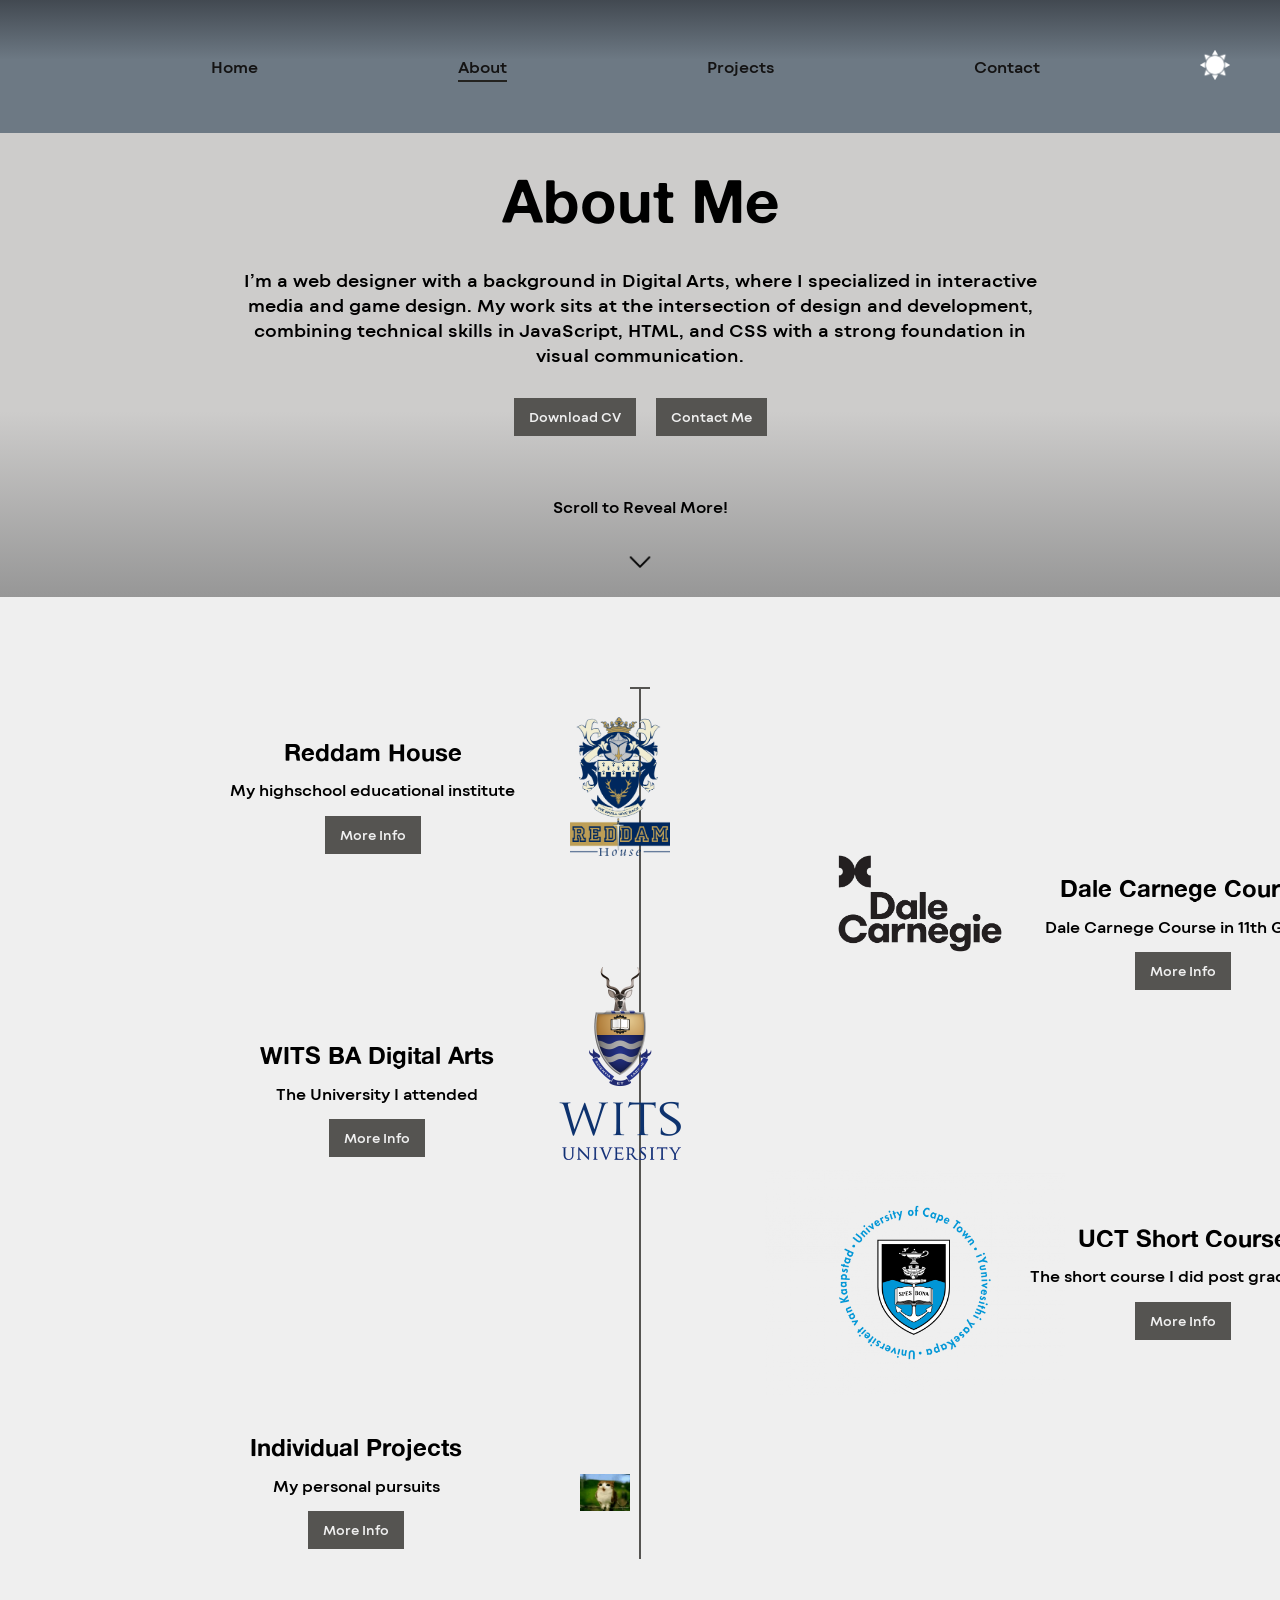
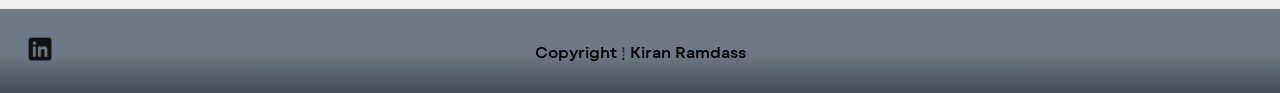
==== HTML/about.html @ 97e03ce2 "Initial commit" ====
<!DOCTYPE html>
<html lang="en">
<head>
    <meta charset="UTF-8">
    <meta name="viewport" content="width=device-width, initial-scale=1.0">
    <title>About</title>
    <link rel="stylesheet" href="../CSS/style.css">
    <script src="../JS/main.js" defer></script>
    
</head>
<body>

    <header></header> <!--About Navigation Bar-->

    <main>

    <section class="hero about-hero"> <!--About Hero Section-->

        <div class="about-hero-text">
            <h1>About Me</h1>
        

        <p class="about-hero-desc">
            I’m a web designer with a background in Digital Arts, where I specialized in interactive media and game design.
            My work sits at the intersection of design and development, combining technical skills in JavaScript, 
            HTML, and CSS with a strong foundation in visual communication.
        </p>

        
        <div class="about-hero-btns">
            <button>Download CV</button>
            <a href="./contact.html"> <button>Contact Me</button> </a>
        </div>

        <p class="scroll-text">Scroll to Reveal More!</p>

        <img id="Arrow" src="../Images/arrow.png" alt="">

        </div>

    </section>
    

    <section class="timeline"> <!--Timeline Section-->


        <div class="timeline-item reddam">

            <img class="timeline-img" src="../Images/Reddam Logo.png" alt="Reddam House">
            
            <div class="timeline-content">
                <h2>Reddam House</h2>
                <p>My highschool educational institute</p>
                
                <div class="timeline-btn">
                    <button>More Info</button>
                </div>

            </div>
            

        </div>


        <div class="timeline-item dale">

            <img class="timeline-img" src="../Images/Dale Logo.png" alt="Dale Carnege">

            <div class="timeline-content">
                <h2>Dale Carnege Course</h2>
                <p>Dale Carnege Course in 11th Grade</p>
                
                <div class="timeline-btn">
                    <button>More Info</button>
                </div>

            </div>

        </div>


        <div class="timeline-item wits">

            <img class="timeline-img" src="../Images/Wits Logo.png" alt="Wits">

            <div class="timeline-content">
                <h2>WITS BA Digital Arts</h2>
                <p>The University I attended</p>
                
                <div class="timeline-btn">
                    <button>More Info</button>
                </div>

            </div>

        </div>


        <div class="timeline-item uct">

            <img class="timeline-img" src="../Images/UCT Logo.png" alt="UCT Short Course">

            <div class="timeline-content">
                <h2>UCT Short Course</h2>
                <p>The short course I did post graduation</p>

                <div class="timeline-btn">
                    <button>More Info</button>
                </div>

            </div>

        </div>


        <div class="timeline-item individual">

            <img class="timeline-img" src="../Images/surprised meowl.png" alt="Individual Projects">

            <div class="timeline-content">
                <h2>Individual Projects</h2>
                <p>My personal pursuits</p>

                <div class="timeline-btn">
                    <button>More Info</button>
                </div>

            </div>

        </div>


    </section>

    </main>
    
    <footer><!--Footer-->
        <a href="https://www.linkedin.com/in/kiran-ramdass-a463453aa/" target="_blank">
            <img src="../Images/LinkedIn Logo.png" alt="LinkedIn" id="linkedin-button">
        </a>
        <p class="copyright">Copyright @ Kiran Ramdass</p>
    </footer>

</body>
</html>
---- CSS/style.css ----
*{
    margin: 0;
    padding: 0;
    box-sizing: border-box;

}


/*Fonts*/
@font-face {
    font-family: "MontBlanc";
    src: url("../Fonts/MontBlanc-Trial-SemiBold.ttf");
    font-display: swap;
}

@font-face {
    font-family: "AlteHaas";
    src: url("../Fonts/AlteHaasGroteskBold.ttf");
    font-display: swap;
}

h1, h2, h3{
    font-family: AlteHaas;
}

p, li{
    font-family: MontBlanc, sans-serif;
}


/*Website Colours (Light Mode)*/
body{
    background-color: #efefef;
}



header{
    background: linear-gradient(to top, #6d7984 55%, #424951);
    position: sticky;
    top: 0;
    z-index: 100;
}

.hero{
    background: linear-gradient(to bottom, #cdcccb 60%, #686868a7);
}

nav a{
    color: rgb(20, 19, 19);
    text-decoration: none;
    transition: color 0.3s ease;
}

nav a:hover{
    color: #efefef;
}

/*Website Colours (Dark Mode)*/

body.dark-mode{
    background-color: #5a5957;
    color: #efefef;
}

body.dark-mode .hero{
    background: linear-gradient(to bottom, #3c3c3b 55%, #181818);
}

body.dark-mode .hero-text {
    color: #efefef;
}

body.dark-mode .hero-p{
    color: #efefef;
}

body.dark-mode .card{
    background-color: #3c3c3b;
}

body.dark-mode .card-header{
    background-color: #23221f;
}

body.dark-mode header{
    background: linear-gradient(to top, #454c53 55%, #34393e);
}

body.dark-mode footer{
    background: linear-gradient(to bottom, #454c53 55%, #34393e);
}

body.dark-mode .project-card h3{
    background-color: #23221f;
}

body.dark-mode .project-card{
    background-color: #3c3c3b;
}

body.dark-mode button{
    background-color: #23221f;
}

body.dark-mode .timeline::before{
    background-color: #efefef;
}

body.dark-mode .timeline::after{
    background-color: #efefef;
}

body.dark-mode #Arrow{
    filter: invert(1);
}

body.dark-mode .Linked-Logo{
    filter: invert(0);
}

body.dark-mode #email-logo{
    filter: invert(1);
}

body.dark-mode #linkedin-button{
    filter: invert(0);
}

body.dark-mode nav a.active{
    border-bottom: 2px solid #efefef;
}


/*Universal Structuring*/
nav ul{
    list-style: none;
    display: flex;
    justify-content: center;
    gap: 200px;
    flex: 1;
}

nav {
    display: flex;
    align-items: center;
    padding: 50px 50px;
}

nav button{
    margin-left: auto;
}

footer p{
    position: absolute;
    left: 50%;
    transform: translateX(-50%);
}

#theme-icon{
    width: 30px;
    height: 30px;
}

#theme-toggle{
    background: none;
    border: none;
    cursor: pointer;
    padding: 0;
}

#Arrow{
    display: block;
    width: 30px;
    margin: 0 auto;
    padding-bottom: 20px;
}

#linkedin-button{
    width: 40px;
    height: 40px;
    filter: invert(1);
}

nav a.active {
    border-bottom: 2px solid #23221f;
    padding-bottom: 4px;
}


/*Home Page*/

.home-hero{
    display: flex;
    justify-content: space-between;
    align-items: center;
}

.card-container ul{
    list-style: none;
}

.card-container{
    display: grid;
    grid-template-columns: repeat(3, 1fr);
    gap: 1rem;
    padding: 30px;
}

.hero-p{
    max-width: 500px;
    font-size: 18px;
    padding-top: 30px;
    padding-bottom: 10px;
    letter-spacing: 0px;
    word-spacing: 4px;
    line-height: 1.4;
    color: rgb(20, 19, 19);
}

.hero-img{
    padding: 50px;
    padding-right: 100px;
}

.hero-text{
    padding-left: 200px;
    color: rgb(20, 19, 19);
}

.hero-text h1{
    font-size: 60px
}

.hero-text h2{
    font-size: 30px;
    font-style: italic;
}

.hero-btns{
    font-size: 16px;
    padding: 30px 0px;
    display: flex;
    gap: 20px;
}

.hero-btns button{
    border: none;
    padding: 10px 15px;
    font-family: MontBlanc, sans-serif;
    background-color: #555451;
    color: #efefef;
}

.hero-btns button:hover{
    transition: background-color 0.3s ease;
    background-color: #757370;
    cursor: pointer;
    
}

.card{
    background-color: #cdcccb;
    padding: 1rem;
    border-radius: 8px;
    transition: background-color 0.2s ease;
}


.card-header{
    margin-bottom: 0.5rem;
}

.card li{
    line-height: 3;
    font-size: 23px
}

.card-body{
   padding: 0;
   margin-left: 20px;
   padding-bottom: 50px;
}

.card-header{
    padding: 10px 15px;
    background-color: #555451;
    border-radius: 8px;
}

.card-header h3{
    color: #cdcccb;
}

footer{
    background: linear-gradient(to bottom, #6d7984 55%,  #424951);
    padding: 20px 20px;
    display: flex;
    align-items: center;
    position: relative;
}


/*About Page*/

/*About Hero Section*/


.about-hero-text h1{
    font-size: 60px;
    text-align: center;
    padding: 30px 30px;
}

.about-hero-desc{
    text-align: center;
    max-width: 800px;
    margin: 0 auto;
    font-size: 18px;
}

.scroll-text{
    text-align: center;
    padding: 30px;
}

.about-hero-btns{
    font-size: 16px;
    padding: 30px 0px;
    display: flex;
    gap: 20px;
    justify-content: center;
}

.about-hero-btns button{
    border: none;
    padding: 10px 15px;
    font-family: MontBlanc, sans-serif;
    background-color: #555451;
    color: #efefef;
}

.about-hero-btns button:hover{
    transition: background-color 0.3s ease;
    background-color: #757370;
    cursor: pointer;
}


/*About Page Timeline*/

.timeline{
    position: relative;
    padding-top: 130px;
    margin-bottom: 50px;
}

.timeline-content{
    line-height: 1.9;
}

.timeline-content{
    text-align: center;
}

.timeline-btn{
    font-size: 16px;
    padding: 10px 0px;
    display: flex;
    gap: 20px;
    justify-content: center;
}

/*Timeline Buttons*/

.timeline-btn button{
    border: none;
    padding: 10px 15px;
    font-family: MontBlanc, sans-serif;
    background-color: #555451;
    color: #efefef;
}

.timeline-btn button:hover{
    transition: background-color 0.3s ease;
    background-color: #757370;
    cursor: pointer;
}

/*Reddam Content*/

.reddam {
    position: relative;
    right: 20px;
}

.reddam .timeline-img{
    position: relative;
    left: 590px;
    width: 100px;
    bottom: 10px;
}

.reddam .timeline-content{
    position: relative;
    left: 150px;
    align-items: center;
}

/*Dale Content*/

.dale{
    position: relative;
    right: 20px;
}

.dale .timeline-img{
    position: relative;
    left: 840px;
    width: 200px;
    bottom: 30px;
}

.dale .timeline-content{
    position: relative;
    left: 865px;
}

/*Wits Content*/

.wits{
    position: relative;
    right: 20px;
}

.wits .timeline-img{
    position: relative;
    left: 540px;
    width: 200px;
    bottom: 35px;
}

.wits .timeline-content{
    position: relative;
    left: 80px;
}

/*UCT Content*/

.uct{
    position: relative;
    bottom: 30px;
}

.uct .timeline-img{
    position: relative;
    left: 765px;
    width: 300px;
}

.uct .timeline-content{
    position: relative;
    left: 730px;
}

/*Individual Content*/

.individual .timeline-img{
    position: relative;
    left: 580px;
    width: 50px;
}

.individual .timeline-content{
    position: relative;
    left: 200px;
}

/*Timeline Page Divider*/

.timeline-item{
    display: flex;
    align-items: center;
}

.timeline::before{
    content: '';
    position: absolute;
    left: 50%;
    top: 90px;
    bottom: 0;
    width: 2px;
    background-color: #555451;
    transform: translateX(-50%);
}

.timeline::after{
    content: '';
    position: absolute;
    left: 50%;
    top: 90px;
    width: 20px;
    height: 2px;
    background-color: #555451;
    transform: translateX(-50%);
}




/*Projects Page*/


.projects-heading{
    font-size: 60px;
    text-align: center;
    padding: 30px 30px;
}

.projects-desc{
    text-align: center;
    max-width: 800px;
    margin: 0 auto;
    font-size: 18px;
}

.projects-hero-btns{
    font-size: 16px;
    padding: 30px 0px;
    display: flex;
    gap: 20px;
    justify-content: center;
}

.projects-hero-btns button{
    border: none;
    padding: 10px 15px;
    font-family: MontBlanc, sans-serif;
    background-color: #555451;
    color: #efefef;
}

.projects-hero-btns button:hover{
    transition: background-color 0.3s ease;
    background-color: #757370;
    cursor: pointer; 
}

.projects-scroll-text{
    text-align: center;
    padding: 30px;
}

.projects-subheading{
    text-align: center;
    font-size: 18px;
    margin-top: 30px;
    line-height: 40px;
}

.projects-grid{
    display: flex;
    gap: 2rem;
    padding: 30px;
    justify-content: center;
    text-align: center;
}

.project-card{
    background-color: #cdcccb;
    padding: 1.5rem;
    flex: 1;
    border-radius: 8px;
}

.project-card h3{
    margin: 0 auto;
    margin-bottom: 50px;
    background-color: #555451;
    padding: 0.5rem;
    border-radius: 8px;
    color: #cdcccb;
}



/*Contact Page*/


.contact-heading{
    font-size: 60px;
    text-align: center;
    padding: 30px 30px;
}

.contact-desc{
    text-align: center;
    max-width: 800px;
    margin: 0 auto;
    font-size: 18px;
}

.contact-hero-btns{
    font-size: 16px;
    padding: 30px 0px;
    display: flex;
    gap: 20px;
    justify-content: center;
}

.contact-hero-btns button{
    border: none;
    padding: 10px 15px;
    font-family: MontBlanc, sans-serif;
    background-color: #555451;
    color: #efefef;
}

.contact-hero-btns button:hover{
    transition: background-color 0.3s ease;
    background-color: #757370;
    cursor: pointer; 
}

.contact-scroll{
    text-align: center;
    padding: 30px;
}

.contact-form{
    display: flex;
    flex-direction: column;
    gap: 1rem;
    max-width: 600px;
    margin: 0 auto;
}

.contact-form-section{
    text-align: center;
}

.contact-form-section h2{
    margin-top: 50px;
    margin-bottom: 10px;
}

.sub-p{
    padding-bottom: 30px;
}

.contact-form input{
    padding: 10px;
    width: 100%;
}

.contact-form textarea{
    padding: 10px;
    width: 100%;
    height: 150px;
    resize: none;
}

.contact-form button{
    width: 150px;
    padding: 10px;
    margin: 0 auto;
    border: none;
    padding: 10px 15px;
    font-family: MontBlanc, sans-serif;
    background-color: #555451;
    color: #efefef;
    width: 150px;
    margin: 0 auto;
    cursor: pointer;
    transition: background-color 0.3s ease;
}

.contact-form button:hover{
    background-color: #757370;
}

.Linked-Logo{
    filter: invert(1);
    display: block;
    width: 100px;
    margin: 0 auto;
}

#email-logo{
    display: block;
    width: 70px;
    margin: 0 auto;
}

.email-p{
    margin-bottom: 30px;
}
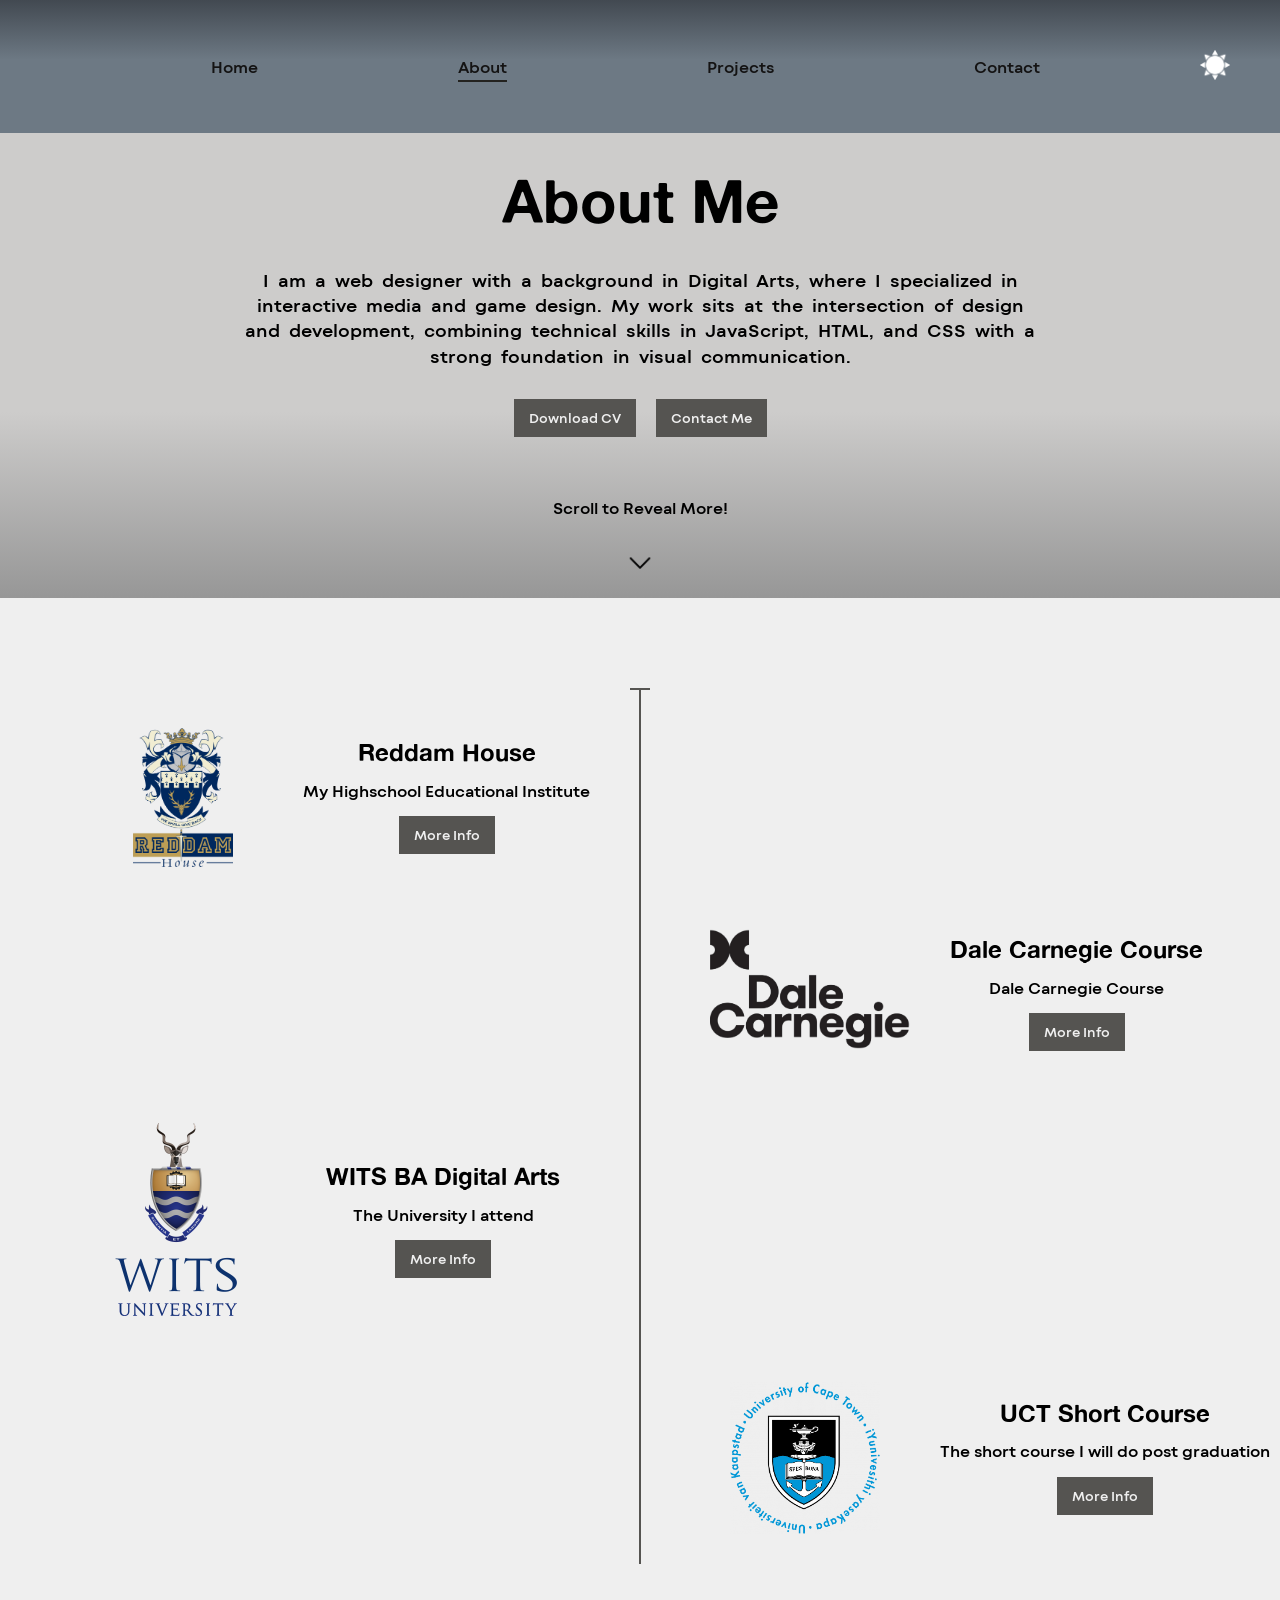
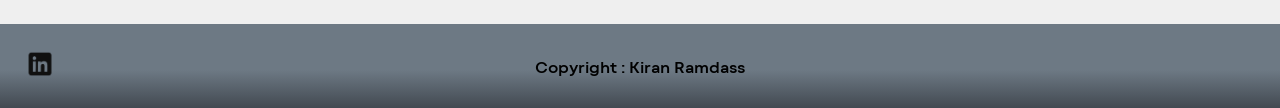
==== commit d37adcd3: "Updates Complete Home, About & Contact Page. In progress Projects Page" ====
--- a/HTML/about.html
+++ b/HTML/about.html
@@ -21,7 +21,7 @@
         
 
         <p class="about-hero-desc">
-            I’m a web designer with a background in Digital Arts, where I specialized in interactive media and game design.
+            I am a web designer with a background in Digital Arts, where I specialized in interactive media and game design.
             My work sits at the intersection of design and development, combining technical skills in JavaScript, 
             HTML, and CSS with a strong foundation in visual communication.
         </p>
@@ -50,13 +50,37 @@
             
             <div class="timeline-content">
                 <h2>Reddam House</h2>
-                <p>My highschool educational institute</p>
+                <p>My Highschool Educational Institute</p>
                 
                 <div class="timeline-btn">
                     <button>More Info</button>
                 </div>
 
             </div>
+
+            <div class="modal" id="reddam-modal"> 
+
+                <div class="modal-content">
+
+                    <img class="reddam-modal-img" src="../Images/Reddam Logo.png" alt="Reddam House">
+
+                    <div class="reddam-modal-text">
+
+                        <button class="modal-close">X</button>
+                        <h2 class="reddam-modal-title">Reddam House (2012 - 2023)</h2>
+                        <p class="reddam-modal-details">More details:</p>
+                        <p class="reddam-modal-p">I attended Reddam House from first 1st grade up to matric and graduated in 2023.
+                        During my highschool period I took Information Technology from grade 10 and saw 
+                        it through until matric, this would form as the foundation of my intrigue in the IT space.
+                        Additional to my adacemic pursuits, I volunteered for a variety of design work. 
+                        </p>
+
+                    </div>
+
+
+                </div>
+
+            </div>
             
 
         </div>
@@ -64,11 +88,51 @@
 
         <div class="timeline-item dale">
 
+            <div class="timeline-content">
+                <h2>Dale Carnegie Course</h2>
+                <p>Dale Carnegie Course</p>
+                
+                <div class="timeline-btn">
+                    <button>More Info</button>
+                </div>
+
+            </div>
+
             <img class="timeline-img" src="../Images/Dale Logo.png" alt="Dale Carnege">
 
-            <div class="timeline-content">
-                <h2>Dale Carnege Course</h2>
-                <p>Dale Carnege Course in 11th Grade</p>
+             <div class="modal" id="dale-modal"> 
+
+                <div class="modal-content">
+
+                    <img class="dale-modal-img" src="../Images/Dale Logo.png" alt="DaleCarnege">
+
+                    <div class="dale-modal-text">
+
+                        <button class="modal-close">X</button>
+                        <h2 class="dale-modal-title">Dale Carnegie (2022)</h2>
+                        <p class="dale-modal-details">More details</p>
+                        <p class="dale-modal-p">In 11th Grade I took an 8 week Dale Carnegie course offered by Reddam House.
+                            The course taught me a variety of techniques to acclimate into any social environment, ultimately 
+                            leaving me with the skills to work well in new groups of people. This skill has helped me 
+                            through every sector of my life, given that working with people is a non-negotiable in todays landscape.
+                        </p>
+
+                    </div>
+
+                </div>
+
+            </div>
+
+        </div>
+
+
+        <div class="timeline-item wits">
+
+            <img class="timeline-img" src="../Images/Wits Logo.png" alt="Wits">
+
+            <div class="timeline-content">
+                <h2>WITS BA Digital Arts</h2>
+                <p>The University I attend</p>
                 
                 <div class="timeline-btn">
                     <button>More Info</button>
@@ -76,19 +140,24 @@
 
             </div>
 
-        </div>
-
-
-        <div class="timeline-item wits">
-
-            <img class="timeline-img" src="../Images/Wits Logo.png" alt="Wits">
-
-            <div class="timeline-content">
-                <h2>WITS BA Digital Arts</h2>
-                <p>The University I attended</p>
-                
-                <div class="timeline-btn">
-                    <button>More Info</button>
+             <div class="modal" id="wits-modal"> 
+
+                <div class="modal-content">
+                    <img class="wits-modal-img" src="../Images/Wits Logo.png" alt="WITS">
+
+                    <div class="wits-modal-text">
+
+                    <button class="modal-close">X</button>
+                    <h2 class="wits-modal-title">University of Witwatersrand (2024 - Present)</h2>
+                    <p class="wits-modal-details">More details:</p>
+                    <p class="wits-modal-p">I currently study a BA in Digital Arts at the University of Witwatersrand.
+                        I major in Game Design and Interactive Media, both equipping me with skills in JavaScript, CSS
+                        and HTML. My time in the degree thus far as exercised not only my technical ability but my 
+                        capacity for design, expanding my creativity on projects.
+                    </p>
+
+                    </div>
+
                 </div>
 
             </div>
@@ -98,36 +167,41 @@
 
         <div class="timeline-item uct">
 
-            <img class="timeline-img" src="../Images/UCT Logo.png" alt="UCT Short Course">
-
             <div class="timeline-content">
                 <h2>UCT Short Course</h2>
-                <p>The short course I did post graduation</p>
-
-                <div class="timeline-btn">
-                    <button>More Info</button>
-                </div>
-
-            </div>
-
-        </div>
-
-
-        <div class="timeline-item individual">
-
-            <img class="timeline-img" src="../Images/surprised meowl.png" alt="Individual Projects">
-
-            <div class="timeline-content">
-                <h2>Individual Projects</h2>
-                <p>My personal pursuits</p>
-
-                <div class="timeline-btn">
-                    <button>More Info</button>
-                </div>
-
-            </div>
-
-        </div>
+                <p>The short course I will do post graduation</p>
+
+                <div class="timeline-btn">
+                    <button>More Info</button>
+                </div>
+
+            </div>
+
+             <img class="timeline-img" src="../Images/UCT Logo.png" alt="UCT Short Course">
+
+             <div class="modal" id="uct-modal"> 
+                <div class="modal-content">
+
+                    <img class="uct-modal-img" src="../Images/UCT Logo.png" alt="UCT Short Course">
+
+                    <div class="uct-modal-text">
+                        <button class="modal-close">X</button>
+                        <h2 class="uct-modal-title">University of Cape Town Short Course (2028)</h2>
+                        <p class="uct-modal-details">More details:</p>
+                        <p class="uct-modal-p">I intend to take the UCT Web design short course post graduation.
+                            I believe in diversifying my abilities with a variety of skills and projects that demostrate
+                            my capacity, not only as a qualified individual, but my capacity to learn and my openess to trying new 
+                            avenues of my career.
+                        </p>
+                    </div>
+
+                </div>
+
+            </div>
+
+        </div>
+
+
 
 
     </section>
@@ -135,10 +209,10 @@
     </main>
     
     <footer><!--Footer-->
-        <a href="https://www.linkedin.com/in/kiran-ramdass-a463453aa/" target="_blank">
-            <img src="../Images/LinkedIn Logo.png" alt="LinkedIn" id="linkedin-button">
+        <a href="https://www.linkedin.com/in/kiran-ramdass-a463453aa/" target="_blank" rel="noopener noreferrer">
+            <img src="../Images/LinkedIn Logo.png" alt="LinkedIn" id="linkedin-footer">
         </a>
-        <p class="copyright">Copyright @ Kiran Ramdass</p>
+        <p class="copyright">Copyright : Kiran Ramdass</p>
     </footer>
 
 </body>
--- a/CSS/style.css
+++ b/CSS/style.css
@@ -123,7 +123,7 @@
     filter: invert(1);
 }
 
-body.dark-mode #linkedin-button{
+body.dark-mode #linkedin-footer{
     filter: invert(0);
 }
 
@@ -131,6 +131,15 @@
     border-bottom: 2px solid #efefef;
 }
 
+body.dark-mode .modal-content{
+    background-color: #5a5957;
+    color: #efefef;
+}
+
+body.dark-mode .modal-close{
+    background: none;
+    color: #efefef;
+}
 
 /*Universal Structuring*/
 nav ul{
@@ -150,6 +159,7 @@
 nav button{
     margin-left: auto;
 }
+
 
 footer p{
     position: absolute;
@@ -176,7 +186,7 @@
     padding-bottom: 20px;
 }
 
-#linkedin-button{
+#linkedin-footer{
     width: 40px;
     height: 40px;
     filter: invert(1);
@@ -269,6 +279,9 @@
 
 .card-header{
     margin-bottom: 0.5rem;
+    padding: 10px 15px;
+    background-color: #555451;
+    border-radius: 8px;
 }
 
 .card li{
@@ -282,11 +295,6 @@
    padding-bottom: 50px;
 }
 
-.card-header{
-    padding: 10px 15px;
-    background-color: #555451;
-    border-radius: 8px;
-}
 
 .card-header h3{
     color: #cdcccb;
@@ -317,6 +325,9 @@
     max-width: 800px;
     margin: 0 auto;
     font-size: 18px;
+    letter-spacing: 0px;
+    word-spacing: 4px;
+    line-height: 1.4;
 }
 
 .scroll-text{
@@ -357,9 +368,6 @@
 
 .timeline-content{
     line-height: 1.9;
-}
-
-.timeline-content{
     text-align: center;
 }
 
@@ -387,100 +395,233 @@
     cursor: pointer;
 }
 
-/*Reddam Content*/
-
-.reddam {
+/*About Modals*/
+
+.modal {
+    display: none;
+    position: fixed;
+    top: 0;
+    left: 0;
+    width: 100%;
+    height: 100%;
+    background-color: rgba(0, 0, 0, 0.6);
+    z-index: 200;
+    justify-content: center;
+    align-items: center;
+}
+
+.modal.active{
+    display: flex;
+}
+
+.modal-content{
+    background-color: #efefef;
+    padding: 40px;
+    border-radius: 8px;
+    width: 70%;
+    max-height: 80vh;
+    overflow-y: auto;
     position: relative;
-    right: 20px;
-}
+    display: flex;
+    align-items: flex-start;
+    gap: 20px;
+}
+
+.modal-close {
+    position: absolute;
+    top: 10px;
+    right: 15px;
+    background: none;
+    border: none;
+    font-size: 20px;
+    cursor: pointer;
+}
+
+/*Timeline Images*/
 
 .reddam .timeline-img{
-    position: relative;
-    left: 590px;
     width: 100px;
-    bottom: 10px;
-}
+    margin-right: 70px;
+}
+
+.dale .timeline-img{
+    width: 200px;
+    margin-bottom: 10px;
+    transform: translateX(10px);
+}
+
+.wits .timeline-img{
+    width: 200px;
+    margin-right: 50px;
+}
+
+.uct .timeline-img{
+    width: 150px;
+    transform: translateX(30px);
+    margin-bottom: 30px;
+}
+
+/*Timeline Content (Descriptions and Buttons)*/
 
 .reddam .timeline-content{
-    position: relative;
-    left: 150px;
+    margin-right: 10px;
+}
+
+.wits .timeline-content{
+    margin-right: 40px;
+}
+
+.dale .timeline-content{
+    margin-left: 50px;
+}
+
+.uct .timeline-content{
+    transform: translateX(90px);
+    margin-bottom: 30px;
+}
+
+/*Reddam Modal*/
+
+.reddam-modal-text{
+    padding-top: 90px;
+    max-width: 700px;
+    padding-left: 50px;
+    letter-spacing: 0px;
+    word-spacing: 4px;
+    line-height: 1.4;
+ }
+
+ .reddam-modal-title{
+    padding-bottom: 15px;
+    
+ }
+
+ .reddam-modal-details{
+    padding-bottom: 10px;
+ }
+
+
+.reddam-modal-img{
+    width: 200px;
+    flex-shrink: 0;
+    margin-top: 50px;
+    margin-bottom: 50px;
+    margin-left: 40px;
+}
+
+
+/*Dale Modal*/
+
+.dale-modal-text{
+    padding-top: 80px;
+    max-width: 700px;
+    padding-left: 40px;
+    letter-spacing: 0px;
+    word-spacing: 4px;
+    line-height: 1.4;
+    padding-bottom: 90px;
+}
+
+.dale-modal-img{
+    width: 200px;
+    flex-shrink: 0;
+    margin-top: 100px;
+    margin-bottom: 50px;
+    margin-left: 40px;
+}
+
+.dale-modal-title{
+    padding-bottom: 15px;
+}
+
+.dale-modal-details{
+    padding-bottom: 10px;
+}
+
+
+/*Wits Modal*/
+
+.wits-modal-text{
+    padding-top: 80px;
+    max-width: 700px;
+    letter-spacing: 0px;
+    word-spacing: 4px;
+    line-height: 1.4;
+    padding-bottom: 90px;
+}
+
+.wits-modal-img{
+    width: 250px;
+    flex-shrink: 0;
+    margin-top: 50px;
+    margin-bottom: 60px;
+    
+}
+
+.wits-modal-title{
+    padding-bottom: 15px;
+}
+
+.wits-modal-details{
+    padding-bottom: 10px;
+}
+
+
+/*UCT Modal*/
+
+.uct-modal-text{
+    padding-top: 80px;
+    max-width: 700px;
+    letter-spacing: 0px;
+    word-spacing: 4px;
+    line-height: 1.4;
+    padding-bottom: 90px;
+    padding-left: 40px;
+}
+
+.uct-modal-img{
+    width: 200px;
+    flex-shrink: 0;
+    margin-top: 60px;
+    margin-left: 30px;
+}
+
+.uct-modal-title{
+    padding-bottom: 15px;
+}
+
+.uct-modal-details{
+    padding-bottom: 10px;
+}
+
+
+
+/*Timeline Page Divider*/
+
+.timeline-item{
+    display: flex;
     align-items: center;
-}
-
-/*Dale Content*/
-
-.dale{
-    position: relative;
-    right: 20px;
-}
-
-.dale .timeline-img{
-    position: relative;
-    left: 840px;
-    width: 200px;
-    bottom: 30px;
-}
-
-.dale .timeline-content{
-    position: relative;
-    left: 865px;
-}
-
-/*Wits Content*/
-
-.wits{
-    position: relative;
-    right: 20px;
-}
-
-.wits .timeline-img{
-    position: relative;
-    left: 540px;
-    width: 200px;
-    bottom: 35px;
-}
-
-.wits .timeline-content{
-    position: relative;
-    left: 80px;
-}
-
-/*UCT Content*/
-
-.uct{
-    position: relative;
-    bottom: 30px;
-}
-
-.uct .timeline-img{
-    position: relative;
-    left: 765px;
-    width: 300px;
-}
-
-.uct .timeline-content{
-    position: relative;
-    left: 730px;
-}
-
-/*Individual Content*/
-
-.individual .timeline-img{
-    position: relative;
-    left: 580px;
-    width: 50px;
-}
-
-.individual .timeline-content{
-    position: relative;
-    left: 200px;
-}
-
-/*Timeline Page Divider*/
-
-.timeline-item{
-    display: flex;
-    align-items: center;
+    justify-content: flex-end;
+    padding-right: calc(50% + 40px);
+    margin-bottom: 60px;
+    width: 100%;
+}
+
+.timeline-item:nth-child(even){
+    flex-direction: row-reverse;
+    justify-content: flex-end;
+    padding-right: 0;
+    padding-left: calc(50% + 40px);
+}
+
+.timeline-img{
+    width: 150px;
+    margin-right: 20px;
+}
+
+.timeline-item:nth-child(even) .timeline-img{
+    margin-right: 0;
+    margin-left: 20px;
 }
 
 .timeline::before{
@@ -505,9 +646,6 @@
     transform: translateX(-50%);
 }
 
-
-
-
 /*Projects Page*/
 
 
@@ -522,6 +660,9 @@
     max-width: 800px;
     margin: 0 auto;
     font-size: 18px;
+    letter-spacing: 0px;
+    word-spacing: 4px;
+    line-height: 1.4;
 }
 
 .projects-hero-btns{
@@ -598,6 +739,9 @@
     max-width: 800px;
     margin: 0 auto;
     font-size: 18px;
+    letter-spacing: 0px;
+    word-spacing: 4px;
+    line-height: 1.4;
 }
 
 .contact-hero-btns{
@@ -662,21 +806,30 @@
 
 .contact-form button{
     width: 150px;
-    padding: 10px;
     margin: 0 auto;
+    margin-top: 20px;
     border: none;
     padding: 10px 15px;
     font-family: MontBlanc, sans-serif;
     background-color: #555451;
     color: #efefef;
-    width: 150px;
-    margin: 0 auto;
     cursor: pointer;
     transition: background-color 0.3s ease;
 }
 
 .contact-form button:hover{
     background-color: #757370;
+}
+
+
+#email-logo{
+    display: block;
+    width: 70px;
+    margin: 0 auto;
+}
+
+.email-p{
+    margin-bottom: 30px;
 }
 
 .Linked-Logo{
@@ -684,15 +837,204 @@
     display: block;
     width: 100px;
     margin: 0 auto;
-}
-
-#email-logo{
+    margin-bottom: -6px;
+    margin-top: 70px;
+}
+
+.Linked-button{
+    width: 150px;
+    margin: 0 auto;
     display: block;
-    width: 70px;
-    margin: 0 auto;
-}
-
-.email-p{
-    margin-bottom: 30px;
-}
-
+    border: none;
+    padding: 10px 15px;
+    font-family: MontBlanc, sans-serif;
+    background-color: #555451;
+    color: #efefef;
+    cursor: pointer;
+    transition: background-color 0.3s ease;
+    margin-top: 20px;
+    margin-bottom: 70px;
+}
+
+.Linked-button:hover{
+    background-color: #757370;
+}
+
+/*Responsive Design*/
+
+@media (max-width: 768px){
+
+
+    /*Nav*/
+
+    nav ul{
+        gap: 15px;
+    }
+
+    nav{
+        padding: 15px 20px;
+    }
+
+    .home-hero{
+        flex-direction: column;
+        text-align: center;
+        padding: 30px 20px;
+        align-items: center;
+    }
+
+    .hero-text{
+        padding-left: 0;
+        padding-right: 0;
+        padding: 20px;
+    }
+
+    .hero-text h1{
+        font-size: 36px;
+    }
+
+    .hero-text h2{
+        font-size: 20px;
+    }
+
+    .hero-p{
+        max-width: 100%;
+        font-size: 16px;
+    }
+
+    .hero-btns{
+        justify-content: center;
+    }
+
+    .hero-img{
+        padding: 20px;
+        width: 200px;
+    }
+
+    /*Home Cards*/
+
+    .card-container{
+        grid-template-columns: 1fr;
+    }
+
+    .card li{
+        font-size: 18px;
+        line-height: 2.5;
+    }
+
+    /*About Hero Section*/
+
+    .about-hero-text h1{
+        font-size: 36px;
+        padding: 20px;
+    }
+
+    .about-hero-desc{
+        font-size: 16px;
+        padding: 0 20px;
+    }
+
+    /*Timeline*/
+
+    .timeline-item, .timeline-item:nth-child(even){
+        flex-direction: column;
+        align-items: center;
+        padding-left: 0;
+        padding-right: 0;
+        text-align: center;
+    }
+
+    .timeline-item.dale{
+        flex-direction: column-reverse;
+    }
+
+    .timeline-item.uct{
+        flex-direction: column-reverse;
+    }
+
+    .timeline-img, .reddam .timeline-img, .dale .timeline-img, .wits .timeline-img, .uct .timeline-img{
+        display: block;
+        margin: 0 auto 20px auto;
+        margin-left: auto;
+        margin-right: auto;
+        transform: none;
+
+    }
+
+    .timeline::before, .timeline::after{
+        display: none;
+    }
+
+    .timeline-content, .reddam .timeline-content, .dale .timeline-content, .wits .timeline-content, .uct .timeline-content{
+        margin-left: 0;
+        margin-right: 0;
+        text-align: center;
+        transform: none;
+    }
+
+
+    /*Modals*/
+
+    .modal-content{
+        width: 90%;
+        flex-direction: column;
+        padding: 20px;
+        align-items: center;
+    }
+
+    .reddam-modal-img, .dale-modal-img, .wits-modal-img, .uct-modal-img{
+        width: 150px;
+        margin: 0 auto 20px auto;
+    }
+
+     .reddam-modal-text, .dale-modal-text, .wits-modal-text, .uct-modal-text{
+        padding: 10px;
+        text-align: center;
+    }
+
+    /*Projects Page*/
+
+    .projects-grid{
+        flex-direction: column;
+        padding: 20px;
+    }
+
+    .projects-heading{
+        font-size: 36px;
+        padding: 20px;
+    }
+
+    .projects-desc{
+        padding: 0 20px;
+        font-size: 16px;
+    }
+
+    /*Contact Page*/
+    
+    .contact-heading{
+        font-size: 36px;
+        padding: 20px;
+    }
+
+    .contact-desc{
+        padding: 0 20px;
+        font-size: 16px;
+    }
+
+    .contact-form{
+        padding: 0 20px;
+    }
+
+    /*Footer*/
+
+    footer{
+        flex-direction: column;
+        gap: 10px;
+        text-align: center;
+        padding: 20px;
+    }
+
+    footer p {
+        position: static;
+        transform: none;
+    }
+}
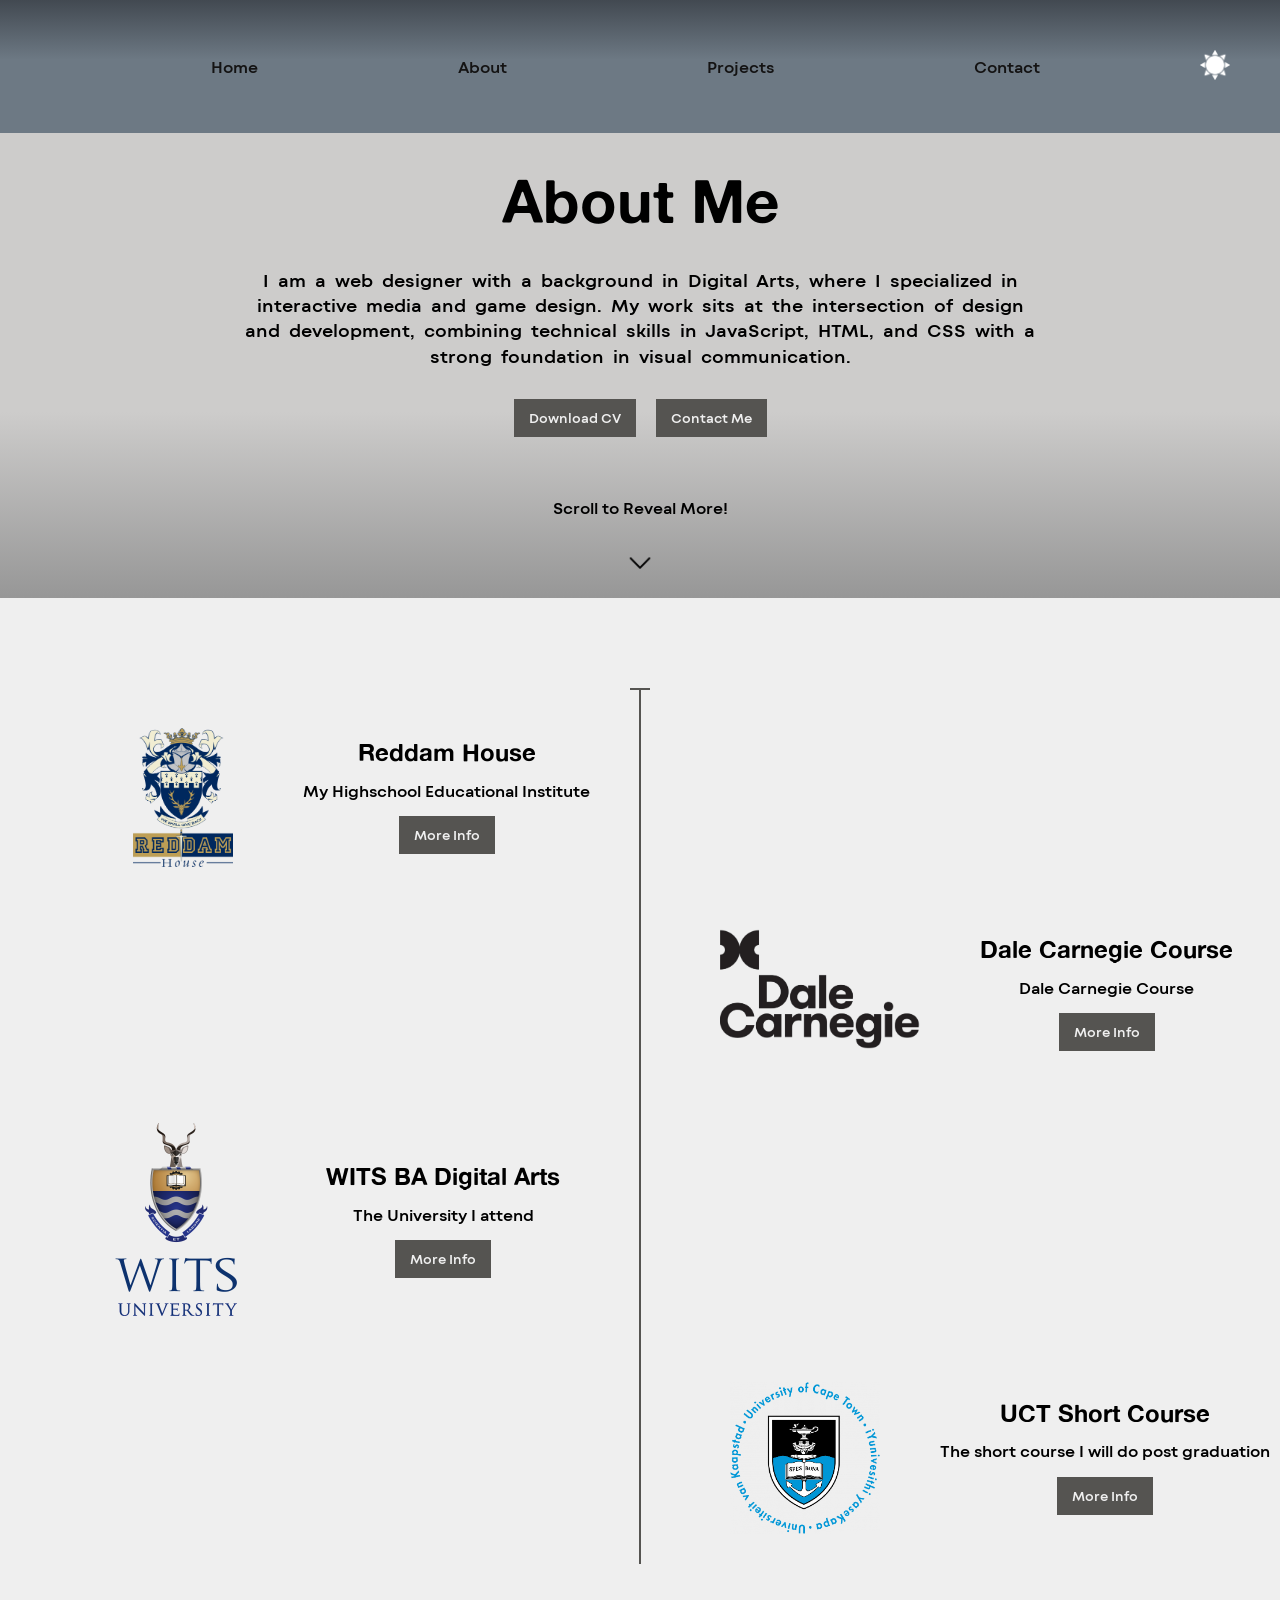
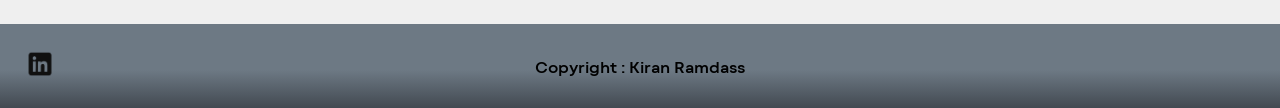
==== commit b11d7f19: "Final Changes Test for Final iteration" ====
--- a/HTML/about.html
+++ b/HTML/about.html
@@ -28,7 +28,7 @@
 
         
         <div class="about-hero-btns">
-            <button>Download CV</button>
+            <a href="../Documents/Kiran Ramdass - CV.pdf" download> <button>Download CV</button> </a>
             <a href="./contact.html"> <button>Contact Me</button> </a>
         </div>
 
--- a/CSS/style.css
+++ b/CSS/style.css
@@ -97,6 +97,17 @@
 
 body.dark-mode .project-card{
     background-color: #3c3c3b;
+}
+
+body.dark-mode .project-card:hover{
+    transition: background-color 0.3s ease;
+    background-color: #646464;
+    cursor: pointer;
+}
+
+body.dark-mode .project-card:hover h3{
+    transition: background-color 0.3s ease;
+    background-color: #43413c;
 }
 
 body.dark-mode button{
@@ -229,6 +240,7 @@
 }
 
 .hero-img{
+    width: 700px;
     padding: 50px;
     padding-right: 100px;
 }
@@ -447,7 +459,7 @@
 .dale .timeline-img{
     width: 200px;
     margin-bottom: 10px;
-    transform: translateX(10px);
+    transform: translateX(20px);
 }
 
 .wits .timeline-img{
@@ -472,7 +484,7 @@
 }
 
 .dale .timeline-content{
-    margin-left: 50px;
+    margin-left: 80px;
 }
 
 .uct .timeline-content{
@@ -695,8 +707,10 @@
 .projects-subheading{
     text-align: center;
     font-size: 18px;
-    margin-top: 30px;
+    margin-top: 40px;
     line-height: 40px;
+    margin-bottom: 40px;
+    
 }
 
 .projects-grid{
@@ -712,6 +726,12 @@
     padding: 1.5rem;
     flex: 1;
     border-radius: 8px;
+}
+
+.project-card:hover{
+    transition: background-color 0.3s ease;
+    background-color: #e6e4e3;
+    cursor: pointer;
 }
 
 .project-card h3{
@@ -723,7 +743,114 @@
     color: #cdcccb;
 }
 
-
+.project-card:hover h3{
+    transition: background-color 0.3s ease;
+    background-color: #918e8a;
+}
+
+.project1-img{
+    width: 350px;
+}
+
+.project2-img{
+    width: 350px;
+}
+
+.project3-img{
+    margin-top: 40px;
+    width: 250px;
+}
+
+/*Project Page Modals*/
+
+/*Project 1 Modal*/
+
+.project1-modal-img{
+    width: 500px;
+    
+}
+
+.project1-modal-text{
+    margin-top: 40px;
+    max-width: 400px;
+    letter-spacing: 0px;
+    word-spacing: 4px;
+    line-height: 1.4;
+    padding-bottom: 90px;
+    margin-left: 40px;
+}
+
+.project1-modal-title{
+    margin-bottom: 15px;
+}
+
+.project1-modal-details{
+    margin-bottom: 10px;
+}
+
+/*Project 2 Modal*/
+
+.project2-imgs{
+    display: flex;
+    flex-direction: column;
+}
+
+.project2-modal-img1{
+    width: 400px;
+    margin-top: 40px;
+    margin-left: 10px;
+    margin-bottom: 30px;
+}
+
+.project2-modal-img2{
+    width: 400px;
+    margin-left: 10px;
+    margin-bottom: 40px;
+}
+
+.project2-modal-text{
+    margin-top: 90px;
+    margin-left: 40px;
+    max-width: 500px;
+    letter-spacing: 0px;
+    word-spacing: 4px;
+    line-height: 1.4;
+    padding-bottom: 90px;
+}
+
+.project2-modal-title{
+    margin-bottom: 15px;
+}
+
+.project2-modal-details{
+    margin-bottom: 10px;
+}
+
+/*Project 3 Modal*/
+
+.project3-modal-video{
+    width: 600px;
+    margin-bottom: 50px;
+    margin-top: 30px;
+}
+
+.project3-modal-text{
+    margin-left: 40px;
+    max-width: 300px;
+    letter-spacing: 0px;
+    word-spacing: 4px;
+    line-height: 1.4;
+    padding-bottom: 90px;
+    margin-top: 30px;
+}
+
+.project3-modal-title{
+    margin-bottom: 15px;
+}
+
+.project3-modal-details{
+    margin-bottom: 10px;
+}
 
 /*Contact Page*/
 
@@ -872,7 +999,7 @@
     }
 
     nav{
-        padding: 15px 20px;
+        padding: 30px 15px;
     }
 
     .home-hero{
@@ -930,7 +1057,7 @@
 
     .about-hero-desc{
         font-size: 16px;
-        padding: 0 20px;
+        padding: 0px 20px;
     }
 
     /*Timeline*/
@@ -1008,6 +1135,50 @@
         font-size: 16px;
     }
 
+    .project1-modal-img{
+        width: 100%;
+        max-width: 300px;
+    }
+
+    .project1-modal-text{
+        margin: 0;
+        text-align: center;
+        max-width: 100%;
+        padding: 10px;
+    }
+
+    .project2-imgs{
+        width: 100%;
+        align-items: center;
+    }
+
+    .project2-modal-img1, .project2-modal-img2{
+        width: 100%;
+        max-width: 300px;
+        margin: 0 0 20px 0;
+    }
+
+    .project2-modal-text{
+        margin: 0;
+        text-align: center;
+        max-width: 100%;
+        padding: 10px;
+    }
+
+    .project3-modal-video{
+        width: 100%;
+        max-width: 100%;
+    }
+
+    .project3-modal-text{
+        margin: 0;
+        max-width: 100%;
+        text-align: center;
+        padding: 10px;
+    }
+
+    
+
     /*Contact Page*/
     
     .contact-heading{
